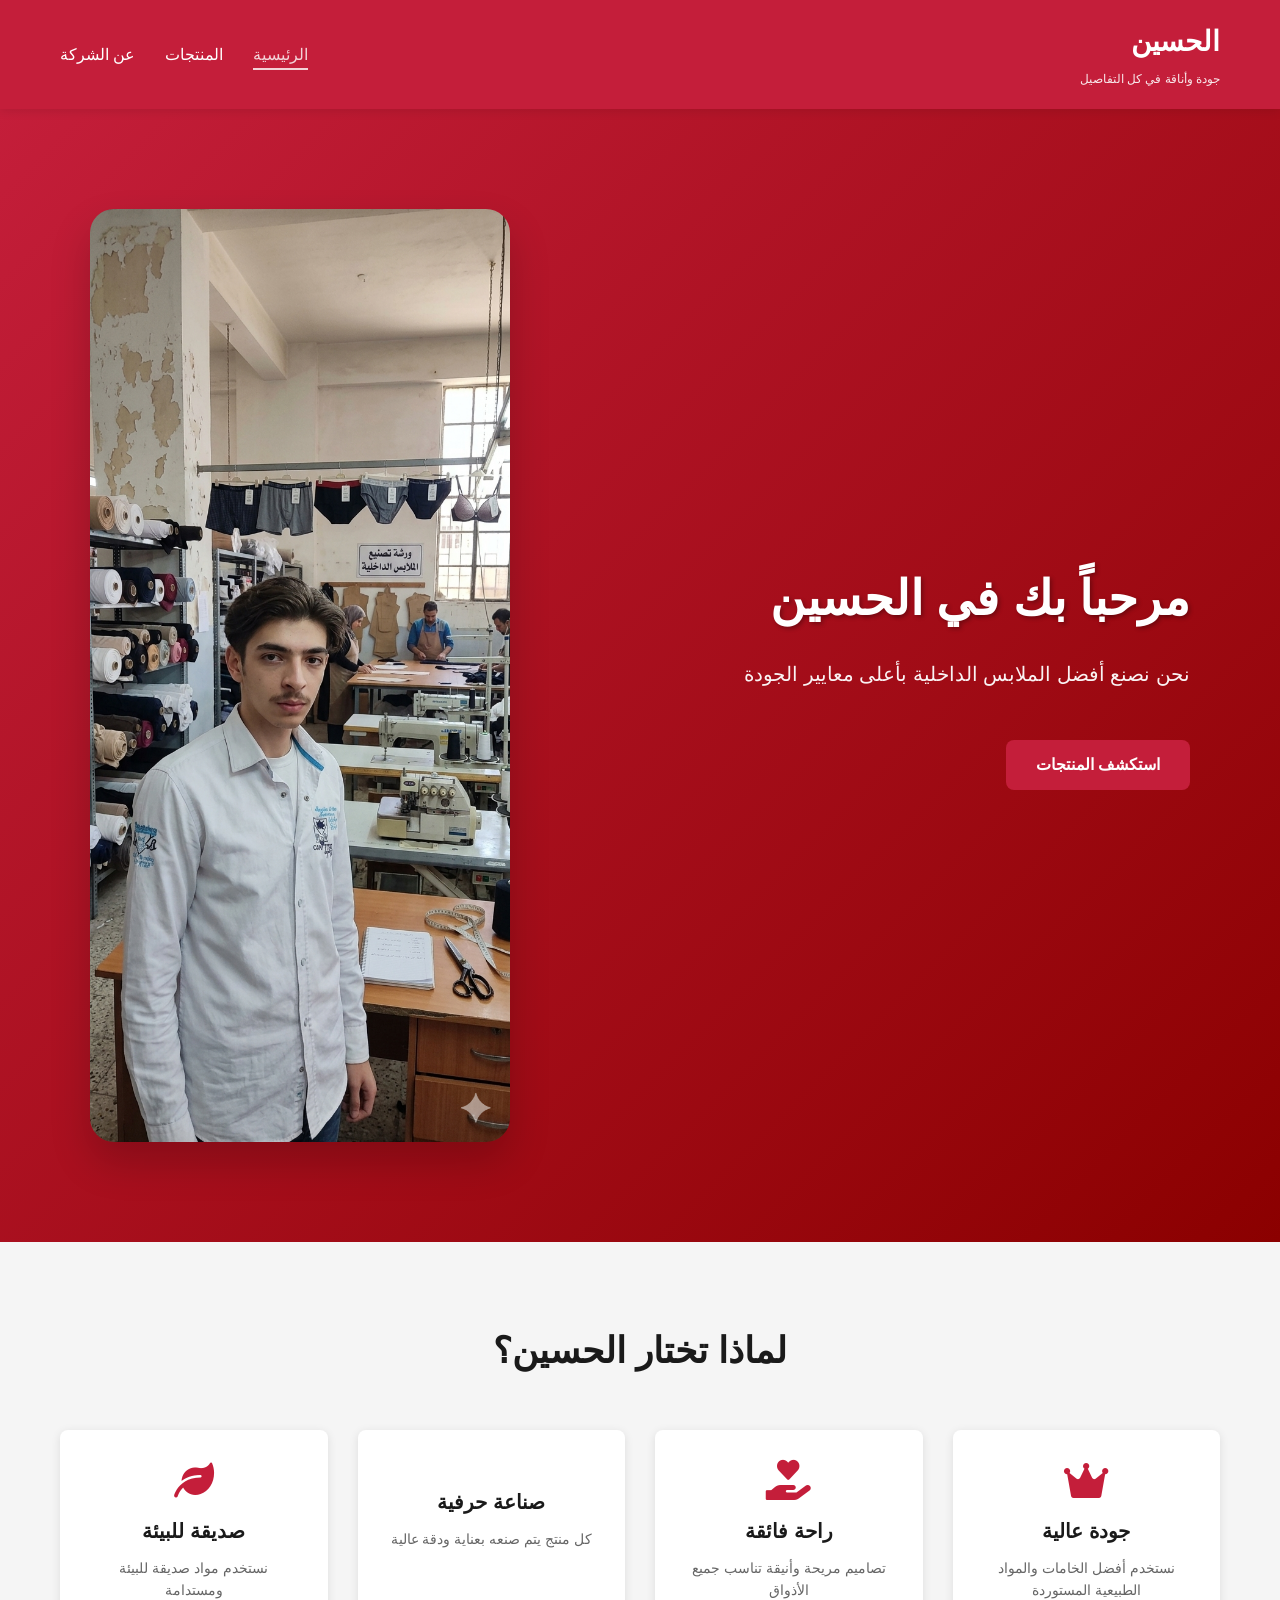
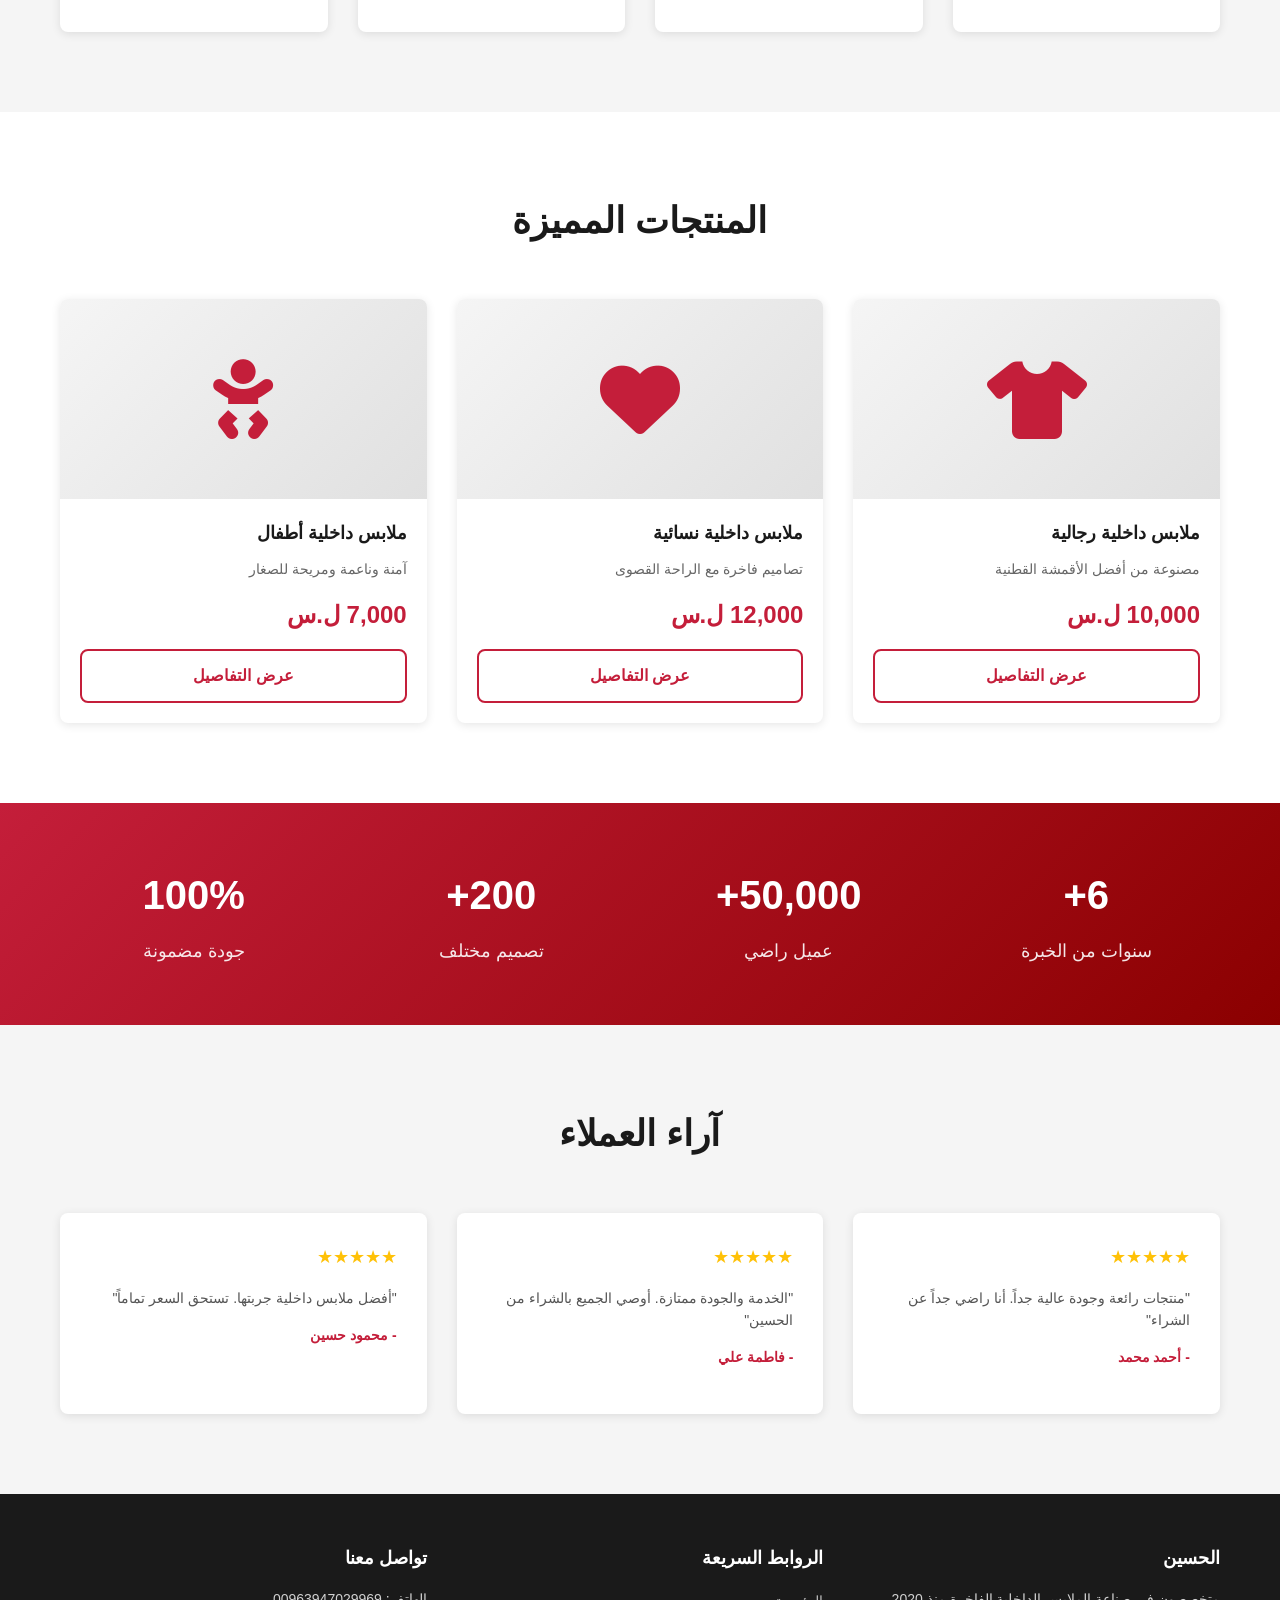
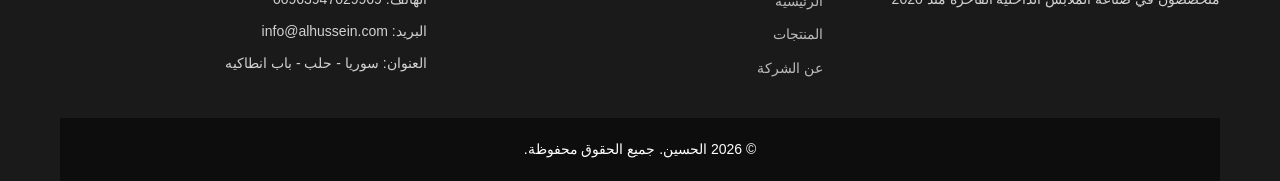
==== index.html @ e279736d "Initial website commit for alhussein" ====
<!DOCTYPE html>
<html lang="ar" dir="rtl">
<head>
    <meta charset="UTF-8">
    <meta name="viewport" content="width=device-width, initial-scale=1.0">
    <title>الحسين - صناعة الملابس الداخلية الفاخرة</title>
    <link rel="stylesheet" href="css/style.css">
    <link rel="stylesheet" href="https://cdnjs.cloudflare.com/ajax/libs/font-awesome/6.0.0/css/all.min.css">
</head>
<body>
    <!-- Navigation Bar -->
    <nav class="navbar">
        <div class="container">
            <div class="logo">
                <h1>الحسين</h1>
                <p class="tagline">جودة وأناقة في كل التفاصيل</p>
            </div>
            <ul class="nav-links">
                <li><a href="index.html" class="active">الرئيسية</a></li>
                <li><a href="products.html">المنتجات</a></li>
                <li><a href="about.html">عن الشركة</a></li>
            </ul>
        </div>
    </nav>

    <!-- Hero Section -->
    <section class="hero">
        <div class="hero-content">
            <div class="hero-text">
                <h2>مرحباً بك في الحسين</h2>
                <p>نحن نصنع أفضل الملابس الداخلية بأعلى معايير الجودة</p>
                <a href="products.html" class="btn btn-primary">استكشف المنتجات</a>
            </div>
            <div class="hero-image-wrapper">
                <img src="images/1779099041218.png" alt="الحسين" class="hero-image">
            </div>
        </div>
    </section>

    <!-- Features Section -->
    <section class="features">
        <div class="container">
            <h2>لماذا تختار الحسين؟</h2>
            <div class="features-grid">
                <div class="feature-card">
                    <i class="fas fa-crown"></i>
                    <h3>جودة عالية</h3>
                    <p>نستخدم أفضل الخامات والمواد الطبيعية المستوردة</p>
                </div>
                <div class="feature-card">
                    <i class="fas fa-hand-holding-heart"></i>
                    <h3>راحة فائقة</h3>
                    <p>تصاميم مريحة وأنيقة تناسب جميع الأذواق</p>
                </div>
                <div class="feature-card">
                    <i class="fas fa-factory"></i>
                    <h3>صناعة حرفية</h3>
                    <p>كل منتج يتم صنعه بعناية ودقة عالية</p>
                </div>
                <div class="feature-card">
                    <i class="fas fa-leaf"></i>
                    <h3>صديقة للبيئة</h3>
                    <p>نستخدم مواد صديقة للبيئة ومستدامة</p>
                </div>
            </div>
        </div>
    </section>

    <!-- Featured Products -->
    <section class="featured-products">
        <div class="container">
            <h2>المنتجات المميزة</h2>
            <div class="products-grid">
                <div class="product-card">
                    <div class="product-image">
                        <i class="fas fa-shirt"></i>
                    </div>
                    <h3>ملابس داخلية رجالية</h3>
                    <p>مصنوعة من أفضل الأقمشة القطنية</p>
                    <div class="price">10,000 ل.س</div>
                    <a href="products.html" class="btn btn-secondary">عرض التفاصيل</a>
                </div>
                <div class="product-card">
                    <div class="product-image">
                        <i class="fas fa-heart"></i>
                    </div>
                    <h3>ملابس داخلية نسائية</h3>
                    <p>تصاميم فاخرة مع الراحة القصوى</p>
                    <div class="price">12,000 ل.س</div>
                    <a href="products.html" class="btn btn-secondary">عرض التفاصيل</a>
                </div>
                <div class="product-card">
                    <div class="product-image">
                        <i class="fas fa-baby"></i>
                    </div>
                    <h3>ملابس داخلية أطفال</h3>
                    <p>آمنة وناعمة ومريحة للصغار</p>
                    <div class="price">7,000 ل.س</div>
                    <a href="products.html" class="btn btn-secondary">عرض التفاصيل</a>
                </div>
            </div>
        </div>
    </section>

    <!-- Statistics Section -->
    <section class="stats">
        <div class="container">
            <div class="stat">
                <h3>6+</h3>
                <p>سنوات من الخبرة</p>
            </div>
            <div class="stat">
                <h3>50,000+</h3>
                <p>عميل راضي</p>
            </div>
            <div class="stat">
                <h3>200+</h3>
                <p>تصميم مختلف</p>
            </div>
            <div class="stat">
                <h3>100%</h3>
                <p>جودة مضمونة</p>
            </div>
        </div>
    </section>

    <!-- Testimonials -->
    <section class="testimonials">
        <div class="container">
            <h2>آراء العملاء</h2>
            <div class="testimonials-grid">
                <div class="testimonial-card">
                    <div class="stars">★★★★★</div>
                    <p>"منتجات رائعة وجودة عالية جداً. أنا راضي جداً عن الشراء"</p>
                    <p class="author">- أحمد محمد</p>
                </div>
                <div class="testimonial-card">
                    <div class="stars">★★★★★</div>
                    <p>"الخدمة والجودة ممتازة. أوصي الجميع بالشراء من الحسين"</p>
                    <p class="author">- فاطمة علي</p>
                </div>
                <div class="testimonial-card">
                    <div class="stars">★★★★★</div>
                    <p>"أفضل ملابس داخلية جربتها. تستحق السعر تماماً"</p>
                    <p class="author">- محمود حسين</p>
                </div>
            </div>
        </div>
    </section>

    <!-- Footer -->
    <footer class="footer">
        <div class="container">
            <div class="footer-content">
                <div class="footer-section">
                    <h4>الحسين</h4>
                    <p>متخصصون في صناعة الملابس الداخلية الفاخرة منذ 2020</p>
                </div>
                <div class="footer-section">
                    <h4>الروابط السريعة</h4>
                    <ul>
                        <li><a href="index.html">الرئيسية</a></li>
                        <li><a href="products.html">المنتجات</a></li>
                        <li><a href="about.html">عن الشركة</a></li>
                    </ul>
                </div>
                <div class="footer-section">
                    <h4>تواصل معنا</h4>
                    <p>الهاتف: 00963947029969</p>
                    <p>البريد: info@alhussein.com</p>
                    <p>العنوان: سوريا - حلب - باب انطاكيه</p>
                </div>
            </div>
            <div class="footer-bottom">
                <p>&copy; 2026 الحسين. جميع الحقوق محفوظة.</p>
            </div>
        </div>
    </footer>

    <script src="js/main.js"></script>
</body>
</html>
---- css/style.css ----
/* ============================================
   Global Styles
   ============================================ */

* {
    margin: 0;
    padding: 0;
    box-sizing: border-box;
}

:root {
    --primary-color: #c41e3a;
    --secondary-color: #8b0000;
    --light-color: #f5f5f5;
    --dark-color: #1a1a1a;
    --border-radius: 8px;
    --box-shadow: 0 2px 10px rgba(0, 0, 0, 0.1);
}

body {
    font-family: 'Segoe UI', Tahoma, Geneva, Verdana, sans-serif;
    line-height: 1.6;
    color: #333;
    background-color: #fff;
}

.container {
    max-width: 1200px;
    margin: 0 auto;
    padding: 0 20px;
}

/* ============================================
   Navigation Bar
   ============================================ */

.navbar {
    background-color: var(--primary-color);
    color: white;
    padding: 20px 0;
    position: sticky;
    top: 0;
    z-index: 100;
    box-shadow: var(--box-shadow);
}

.navbar .container {
    display: flex;
    justify-content: space-between;
    align-items: center;
}

.logo {
    flex: 1;
}

.logo h1 {
    font-size: 28px;
    margin-bottom: 5px;
}

.logo .tagline {
    font-size: 12px;
    opacity: 0.9;
}

.nav-links {
    display: flex;
    list-style: none;
    gap: 30px;
}

.nav-links a {
    color: white;
    text-decoration: none;
    font-size: 16px;
    transition: opacity 0.3s;
    position: relative;
}

.nav-links a:hover,
.nav-links a.active {
    opacity: 0.8;
    border-bottom: 2px solid white;
    padding-bottom: 5px;
}

/* ============================================
   Buttons
   ============================================ */

.btn {
    padding: 12px 30px;
    border: none;
    border-radius: var(--border-radius);
    cursor: pointer;
    font-size: 16px;
    transition: all 0.3s;
    text-decoration: none;
    display: inline-block;
    font-weight: 600;
}

.btn-primary {
    background-color: var(--primary-color);
    color: white;
}

.btn-primary:hover {
    background-color: var(--secondary-color);
    transform: translateY(-2px);
    box-shadow: 0 5px 15px rgba(196, 30, 58, 0.3);
}

.btn-secondary {
    background-color: transparent;
    color: var(--primary-color);
    border: 2px solid var(--primary-color);
}

.btn-secondary:hover {
    background-color: var(--primary-color);
    color: white;
}

/* ============================================
   Hero Section
   ============================================ */

.hero {
    background: linear-gradient(135deg, var(--primary-color), var(--secondary-color));
    color: white;
    padding: 100px 0;
    min-height: 500px;
    display: flex;
    align-items: center;
    justify-content: center;
}

.hero-content {
    display: flex;
    align-items: center;
    justify-content: space-between;
    gap: 40px;
    width: 100%;
    max-width: 1100px;
}

.hero-text {
    max-width: 540px;
}

.hero-content h2 {
    font-size: 48px;
    margin-bottom: 20px;
    text-shadow: 2px 2px 4px rgba(0, 0, 0, 0.3);
}

.hero-content p {
    font-size: 20px;
    margin-bottom: 30px;
    opacity: 0.95;
}

.hero-image-wrapper {
    max-width: 420px;
    width: 100%;
}

.hero-image {
    width: 100%;
    height: auto;
    border-radius: 24px;
    display: block;
    box-shadow: 0 20px 40px rgba(0, 0, 0, 0.2);
}

.hero-content .btn {
    margin-top: 20px;
}

@media (max-width: 900px) {
    .hero-content {
        flex-direction: column;
        text-align: center;
    }

    .hero-text {
        max-width: 100%;
    }

    .hero-image-wrapper {
        max-width: 100%;
    }
}

/* ============================================
   Page Header
   ============================================ */

.page-header {
    background: linear-gradient(135deg, var(--primary-color), var(--secondary-color));
    color: white;
    padding: 60px 0;
    text-align: center;
}

.page-header h1 {
    font-size: 40px;
    margin-bottom: 10px;
}

.page-header p {
    font-size: 18px;
    opacity: 0.9;
}

/* ============================================
   Features Section
   ============================================ */

.features {
    padding: 80px 0;
    background-color: var(--light-color);
}

.features h2 {
    text-align: center;
    font-size: 36px;
    margin-bottom: 50px;
    color: var(--dark-color);
}

.features-grid {
    display: grid;
    grid-template-columns: repeat(auto-fit, minmax(250px, 1fr));
    gap: 30px;
}

.feature-card {
    background: white;
    padding: 30px;
    border-radius: var(--border-radius);
    text-align: center;
    box-shadow: var(--box-shadow);
    transition: transform 0.3s, box-shadow 0.3s;
}

.feature-card:hover {
    transform: translateY(-10px);
    box-shadow: 0 10px 25px rgba(0, 0, 0, 0.15);
}

.feature-card i {
    font-size: 40px;
    color: var(--primary-color);
    margin-bottom: 15px;
}

.feature-card h3 {
    font-size: 20px;
    margin-bottom: 10px;
    color: var(--dark-color);
}

.feature-card p {
    color: #666;
    font-size: 14px;
}

/* ============================================
   Products Grid
   ============================================ */

.featured-products,
.products-section {
    padding: 80px 0;
}

.featured-products h2,
.products-section h2 {
    text-align: center;
    font-size: 36px;
    margin-bottom: 50px;
    color: var(--dark-color);
}

.products-grid {
    display: grid;
    grid-template-columns: repeat(auto-fit, minmax(280px, 1fr));
    gap: 30px;
}

.products-grid.large {
    grid-template-columns: repeat(auto-fit, minmax(300px, 1fr));
}

.product-card {
    background: white;
    border-radius: var(--border-radius);
    overflow: hidden;
    box-shadow: var(--box-shadow);
    transition: transform 0.3s, box-shadow 0.3s;
}

.product-card:hover {
    transform: translateY(-10px);
    box-shadow: 0 10px 25px rgba(0, 0, 0, 0.15);
}

.product-image {
    background: linear-gradient(135deg, var(--light-color), #e0e0e0);
    height: 200px;
    display: flex;
    align-items: center;
    justify-content: center;
    font-size: 80px;
    color: var(--primary-color);
}

.product-card h3 {
    padding: 20px 20px 10px;
    font-size: 18px;
    color: var(--dark-color);
}

.product-card p {
    padding: 0 20px;
    color: #666;
    font-size: 14px;
}

.product-details {
    padding: 10px 20px;
    font-size: 12px;
    color: #888;
}

.price {
    padding: 15px 20px;
    font-size: 24px;
    color: var(--primary-color);
    font-weight: bold;
}

.product-card .btn {
    width: calc(100% - 40px);
    margin: 0 20px 20px;
    text-align: center;
}

/* ============================================
   Statistics Section
   ============================================ */

.stats {
    background: linear-gradient(135deg, var(--primary-color), var(--secondary-color));
    color: white;
    padding: 60px 0;
}

.stats .container {
    display: grid;
    grid-template-columns: repeat(auto-fit, minmax(200px, 1fr));
    gap: 30px;
    text-align: center;
}

.stat h3 {
    font-size: 40px;
    margin-bottom: 10px;
}

.stat p {
    font-size: 18px;
    opacity: 0.9;
}

/* ============================================
   Testimonials Section
   ============================================ */

.testimonials {
    padding: 80px 0;
    background-color: var(--light-color);
}

.testimonials h2 {
    text-align: center;
    font-size: 36px;
    margin-bottom: 50px;
    color: var(--dark-color);
}

.testimonials-grid {
    display: grid;
    grid-template-columns: repeat(auto-fit, minmax(300px, 1fr));
    gap: 30px;
}

.testimonial-card {
    background: white;
    padding: 30px;
    border-radius: var(--border-radius);
    box-shadow: var(--box-shadow);
}

.stars {
    color: #ffc107;
    font-size: 18px;
    margin-bottom: 15px;
}

.testimonial-card p {
    margin-bottom: 15px;
    color: #555;
    font-size: 14px;
}

.testimonial-card .author {
    color: var(--primary-color);
    font-weight: bold;
    font-size: 14px;
}

/* ============================================
   Footer
   ============================================ */

.footer {
    background-color: var(--dark-color);
    color: white;
    padding: 50px 0 0;
}

.footer-content {
    display: grid;
    grid-template-columns: repeat(auto-fit, minmax(250px, 1fr));
    gap: 30px;
    margin-bottom: 30px;
}

.footer-section h4 {
    margin-bottom: 15px;
    font-size: 18px;
}

.footer-section p {
    margin-bottom: 10px;
    opacity: 0.8;
    font-size: 14px;
}

.footer-section ul {
    list-style: none;
}

.footer-section ul li {
    margin-bottom: 8px;
}

.footer-section ul li a {
    color: #bbb;
    text-decoration: none;
    transition: color 0.3s;
    font-size: 14px;
}

.footer-section ul li a:hover {
    color: white;
}

.social-links {
    display: flex;
    gap: 15px;
}

.social-links a {
    color: white;
    font-size: 20px;
    transition: color 0.3s;
}

.social-links a:hover {
    color: var(--primary-color);
}

.footer-bottom {
    background-color: rgba(0, 0, 0, 0.5);
    padding: 20px 0;
    text-align: center;
    font-size: 14px;
}

/* ============================================
   About Section
   ============================================ */

.about-section {
    padding: 80px 0;
}

.about-content {
    display: grid;
    grid-template-columns: 1fr 1fr;
    gap: 50px;
    align-items: center;
}

.about-text h2 {
    font-size: 32px;
    margin-bottom: 20px;
    color: var(--dark-color);
}

.about-text p {
    margin-bottom: 15px;
    line-height: 1.8;
    color: #555;
}

.about-image {
    font-size: 200px;
    color: var(--primary-color);
    opacity: 0.3;
    text-align: center;
}

/* ============================================
   Mission & Vision Section
   ============================================ */

.mission-vision {
    display: grid;
    grid-template-columns: repeat(auto-fit, minmax(300px, 1fr));
    gap: 30px;
    padding: 60px 0;
    background-color: var(--light-color);
}

.mission,
.vision,
.values {
    text-align: center;
    padding: 30px;
    background: white;
    border-radius: var(--border-radius);
    box-shadow: var(--box-shadow);
}

.mission i,
.vision i,
.values i {
    font-size: 50px;
    color: var(--primary-color);
    margin-bottom: 15px;
}

.mission h3,
.vision h3,
.values h3 {
    font-size: 22px;
    margin-bottom: 10px;
    color: var(--dark-color);
}

/* ============================================
   Why Choose Section
   ============================================ */

.why-choose {
    padding: 80px 0;
}

.why-choose h2 {
    text-align: center;
    font-size: 36px;
    margin-bottom: 50px;
    color: var(--dark-color);
}

.reasons-grid {
    display: grid;
    grid-template-columns: repeat(auto-fit, minmax(280px, 1fr));
    gap: 30px;
}

.reason {
    text-align: center;
    padding: 30px;
    background-color: var(--light-color);
    border-radius: var(--border-radius);
    transition: transform 0.3s;
}

.reason:hover {
    transform: translateY(-5px);
}

.reason i {
    font-size: 40px;
    color: var(--primary-color);
    margin-bottom: 15px;
}

.reason h3 {
    font-size: 20px;
    margin-bottom: 10px;
    color: var(--dark-color);
}

.reason p {
    color: #666;
    font-size: 14px;
}

/* ============================================
   Timeline Section
   ============================================ */

.timeline {
    padding: 80px 0;
    background-color: var(--light-color);
}

.timeline h2 {
    text-align: center;
    font-size: 36px;
    margin-bottom: 50px;
    color: var(--dark-color);
}

.timeline-content {
    display: grid;
    grid-template-columns: repeat(auto-fit, minmax(200px, 1fr));
    gap: 20px;
}

.timeline-item {
    background: white;
    padding: 30px;
    text-align: center;
    border-radius: var(--border-radius);
    box-shadow: var(--box-shadow);
    border-top: 4px solid var(--primary-color);
}

.timeline-item h3 {
    font-size: 24px;
    color: var(--primary-color);
    margin-bottom: 10px;
    font-weight: bold;
}

.timeline-item p {
    color: #555;
    font-size: 14px;
}

/* ============================================
   Team Section
   ============================================ */

.team {
    padding: 80px 0;
}

.team h2 {
    text-align: center;
    font-size: 36px;
    margin-bottom: 50px;
    color: var(--dark-color);
}

.team-grid {
    display: grid;
    grid-template-columns: repeat(auto-fit, minmax(250px, 1fr));
    gap: 30px;
}

.team-member {
    text-align: center;
    padding: 30px;
    background-color: var(--light-color);
    border-radius: var(--border-radius);
    transition: transform 0.3s;
}

.team-member:hover {
    transform: translateY(-5px);
}

.team-member i {
    font-size: 60px;
    color: var(--primary-color);
    margin-bottom: 15px;
}

.team-member h3 {
    font-size: 20px;
    color: var(--dark-color);
    margin-bottom: 5px;
}

.team-member p {
    color: var(--primary-color);
    font-weight: bold;
    margin-bottom: 10px;
}

.team-member .description {
    color: #666;
    font-size: 14px;
    font-weight: normal;
}

/* ============================================
   Contact Section
   ============================================ */

.contact-section {
    padding: 80px 0;
}

.contact-content {
    display: grid;
    grid-template-columns: 1fr 1fr;
    gap: 50px;
}

.contact-form-wrapper h2,
.contact-info-wrapper h2 {
    font-size: 28px;
    margin-bottom: 30px;
    color: var(--dark-color);
}

/* Contact Form */

.contact-form {
    display: flex;
    flex-direction: column;
    gap: 20px;
}

.form-group {
    display: flex;
    flex-direction: column;
}

.form-group label {
    margin-bottom: 8px;
    font-weight: 600;
    color: var(--dark-color);
}

.form-group input,
.form-group select,
.form-group textarea {
    padding: 12px;
    border: 1px solid #ddd;
    border-radius: var(--border-radius);
    font-size: 14px;
    font-family: inherit;
    transition: border-color 0.3s;
}

.form-group input:focus,
.form-group select:focus,
.form-group textarea:focus {
    outline: none;
    border-color: var(--primary-color);
}

.form-message {
    padding: 15px;
    margin-top: 10px;
    border-radius: var(--border-radius);
    display: none;
}

.form-message.success {
    display: block;
    background-color: #d4edda;
    color: #155724;
    border: 1px solid #c3e6cb;
}

.form-message.error {
    display: block;
    background-color: #f8d7da;
    color: #721c24;
    border: 1px solid #f5c6cb;
}

/* Contact Info */

.contact-info {
    display: flex;
    gap: 20px;
    margin-bottom: 25px;
    padding-bottom: 25px;
    border-bottom: 1px solid #eee;
}

.contact-info i {
    font-size: 30px;
    color: var(--primary-color);
    min-width: 40px;
}

.contact-info h4 {
    font-size: 18px;
    margin-bottom: 5px;
    color: var(--dark-color);
}

.contact-info p {
    color: #666;
    font-size: 14px;
    margin-bottom: 3px;
}

.social-section h4 {
    font-size: 18px;
    margin-bottom: 15px;
    color: var(--dark-color);
}

.social-links-large {
    display: flex;
    flex-direction: column;
    gap: 10px;
}

.social-links-large a {
    display: flex;
    align-items: center;
    gap: 10px;
    padding: 12px;
    background-color: var(--light-color);
    color: var(--primary-color);
    text-decoration: none;
    border-radius: var(--border-radius);
    transition: all 0.3s;
    font-weight: 600;
}

.social-links-large a:hover {
    background-color: var(--primary-color);
    color: white;
}

.social-links-large a i {
    font-size: 20px;
}

/* ============================================
   Filter Section
   ============================================ */

.filter-section {
    margin-bottom: 40px;
    display: flex;
    gap: 15px;
    align-items: center;
}

.filter-section label {
    font-weight: 600;
    color: var(--dark-color);
}

.filter-section select {
    padding: 10px 15px;
    border: 1px solid #ddd;
    border-radius: var(--border-radius);
    font-size: 14px;
    cursor: pointer;
}

/* ============================================
   Newsletter Section
   ============================================ */

.newsletter {
    background: linear-gradient(135deg, var(--primary-color), var(--secondary-color));
    color: white;
    padding: 60px 0;
    text-align: center;
}

.newsletter h2 {
    font-size: 32px;
    margin-bottom: 10px;
}

.newsletter p {
    font-size: 16px;
    margin-bottom: 30px;
    opacity: 0.9;
}

.newsletter-form {
    display: flex;
    gap: 10px;
    max-width: 500px;
    margin: 0 auto;
    flex-wrap: wrap;
    justify-content: center;
}

.newsletter-form input {
    flex: 1;
    min-width: 200px;
    padding: 12px 20px;
    border: none;
    border-radius: var(--border-radius);
    font-size: 14px;
}

/* ============================================
   FAQ Section
   ============================================ */

.faq {
    padding: 80px 0;
    background-color: var(--light-color);
}

.faq h2 {
    text-align: center;
    font-size: 36px;
    margin-bottom: 50px;
    color: var(--dark-color);
}

.faq-items {
    max-width: 800px;
    margin: 0 auto;
}

.faq-item {
    background: white;
    margin-bottom: 20px;
    border-radius: var(--border-radius);
    overflow: hidden;
    box-shadow: var(--box-shadow);
}

.faq-question {
    padding: 20px;
    background-color: #f9f9f9;
    cursor: pointer;
    display: flex;
    align-items: center;
    gap: 15px;
    transition: background-color 0.3s;
    font-size: 18px;
    color: var(--dark-color);
}

.faq-question:hover {
    background-color: #f0f0f0;
}

.faq-question i {
    transition: transform 0.3s;
    min-width: 20px;
}

.faq-question.active i {
    transform: rotate(180deg);
}

.faq-answer {
    padding: 20px;
    color: #666;
    font-size: 14px;
    display: none;
    line-height: 1.8;
}

.faq-answer.active {
    display: block;
}

/* ============================================
   Responsive Design
   ============================================ */

@media (max-width: 768px) {
    .nav-links {
        flex-direction: column;
        gap: 15px;
    }

    .navbar .container {
        flex-direction: column;
        text-align: center;
    }

    .hero-content h2 {
        font-size: 32px;
    }

    .hero-content p {
        font-size: 16px;
    }

    .about-content,
    .contact-content {
        grid-template-columns: 1fr;
    }

    .products-grid,
    .products-grid.large {
        grid-template-columns: repeat(auto-fit, minmax(200px, 1fr));
    }

    .page-header h1 {
        font-size: 28px;
    }

    .newsletter-form {
        flex-direction: column;
    }

    .newsletter-form input,
    .newsletter-form button {
        width: 100%;
    }

    .filter-section {
        flex-direction: column;
        align-items: flex-start;
    }
}

@media (max-width: 480px) {
    .logo h1 {
        font-size: 20px;
    }

    .logo .tagline {
        font-size: 10px;
    }

    .hero-content h2 {
        font-size: 24px;
    }

    .features-grid,
    .reasons-grid,
    .team-grid {
        grid-template-columns: 1fr;
    }

    .stats .container {
        grid-template-columns: repeat(2, 1fr);
    }

    .footer-content {
        grid-template-columns: 1fr;
    }
}
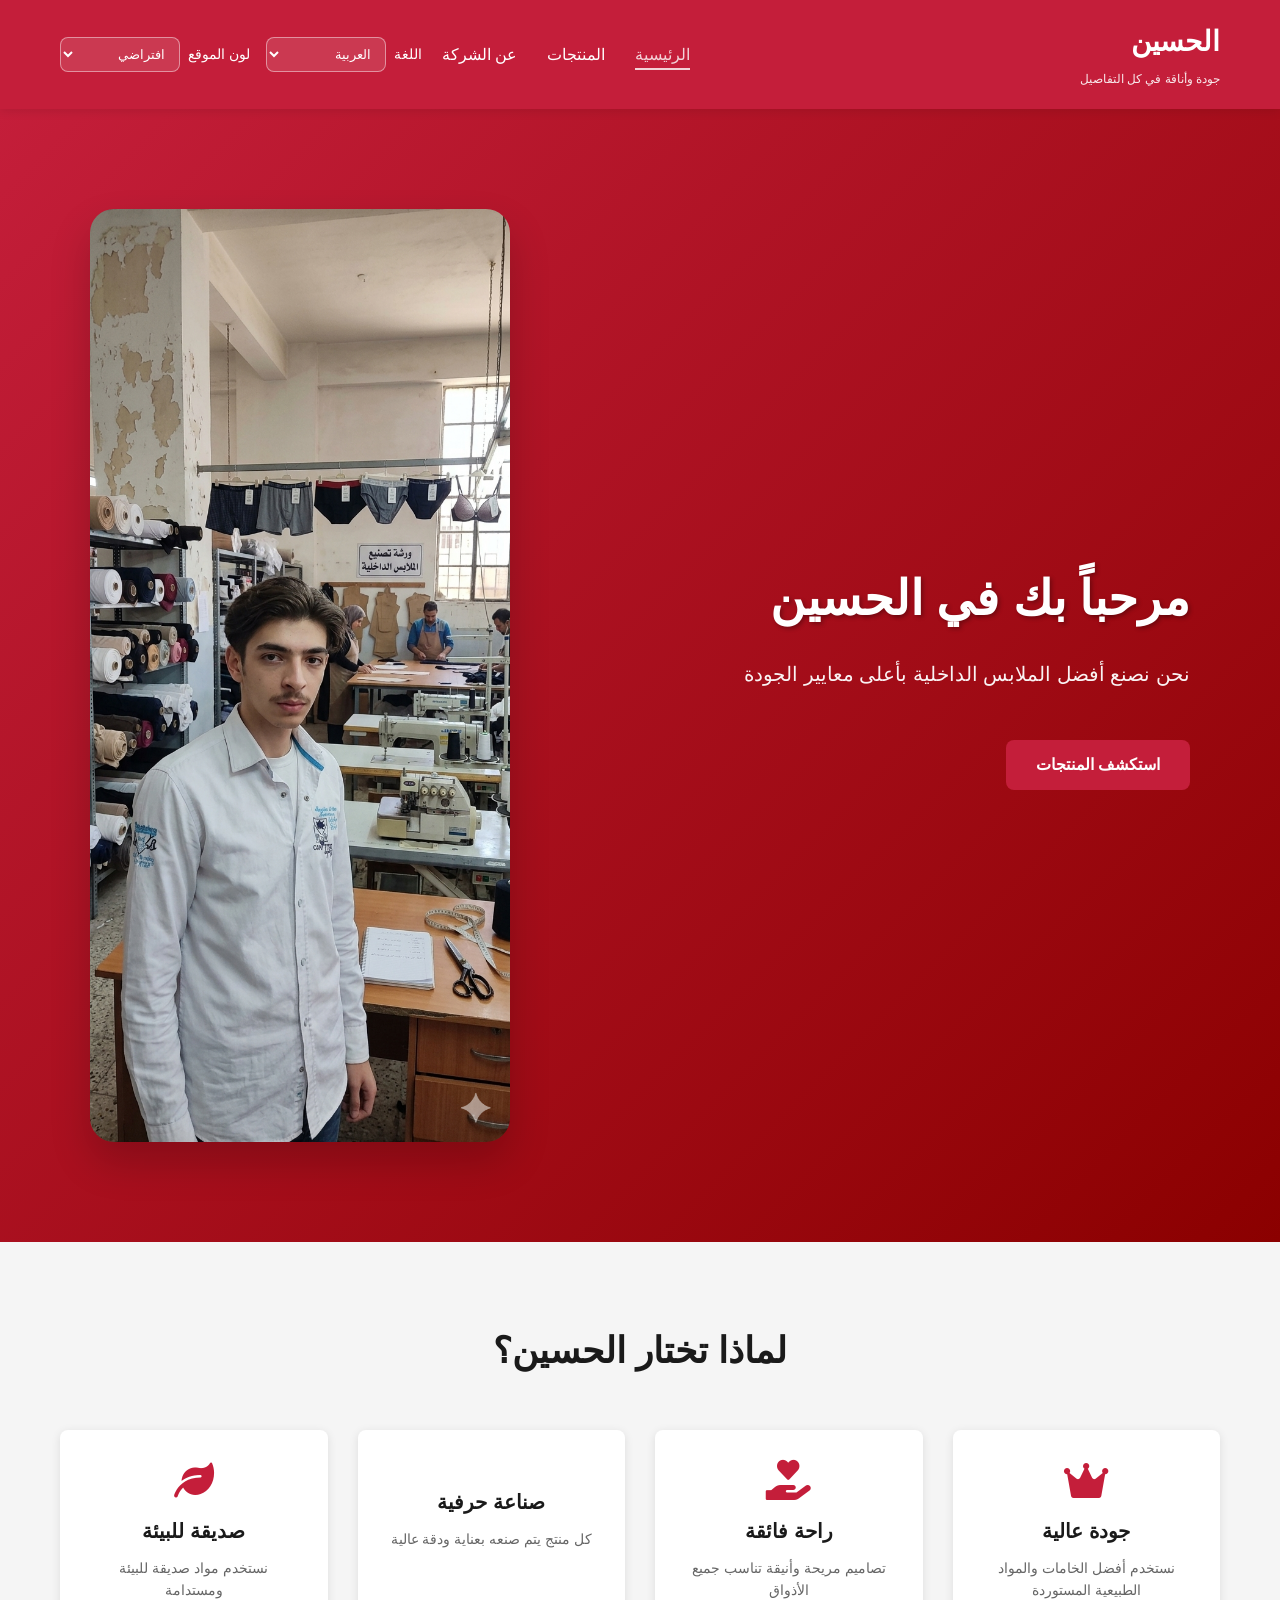
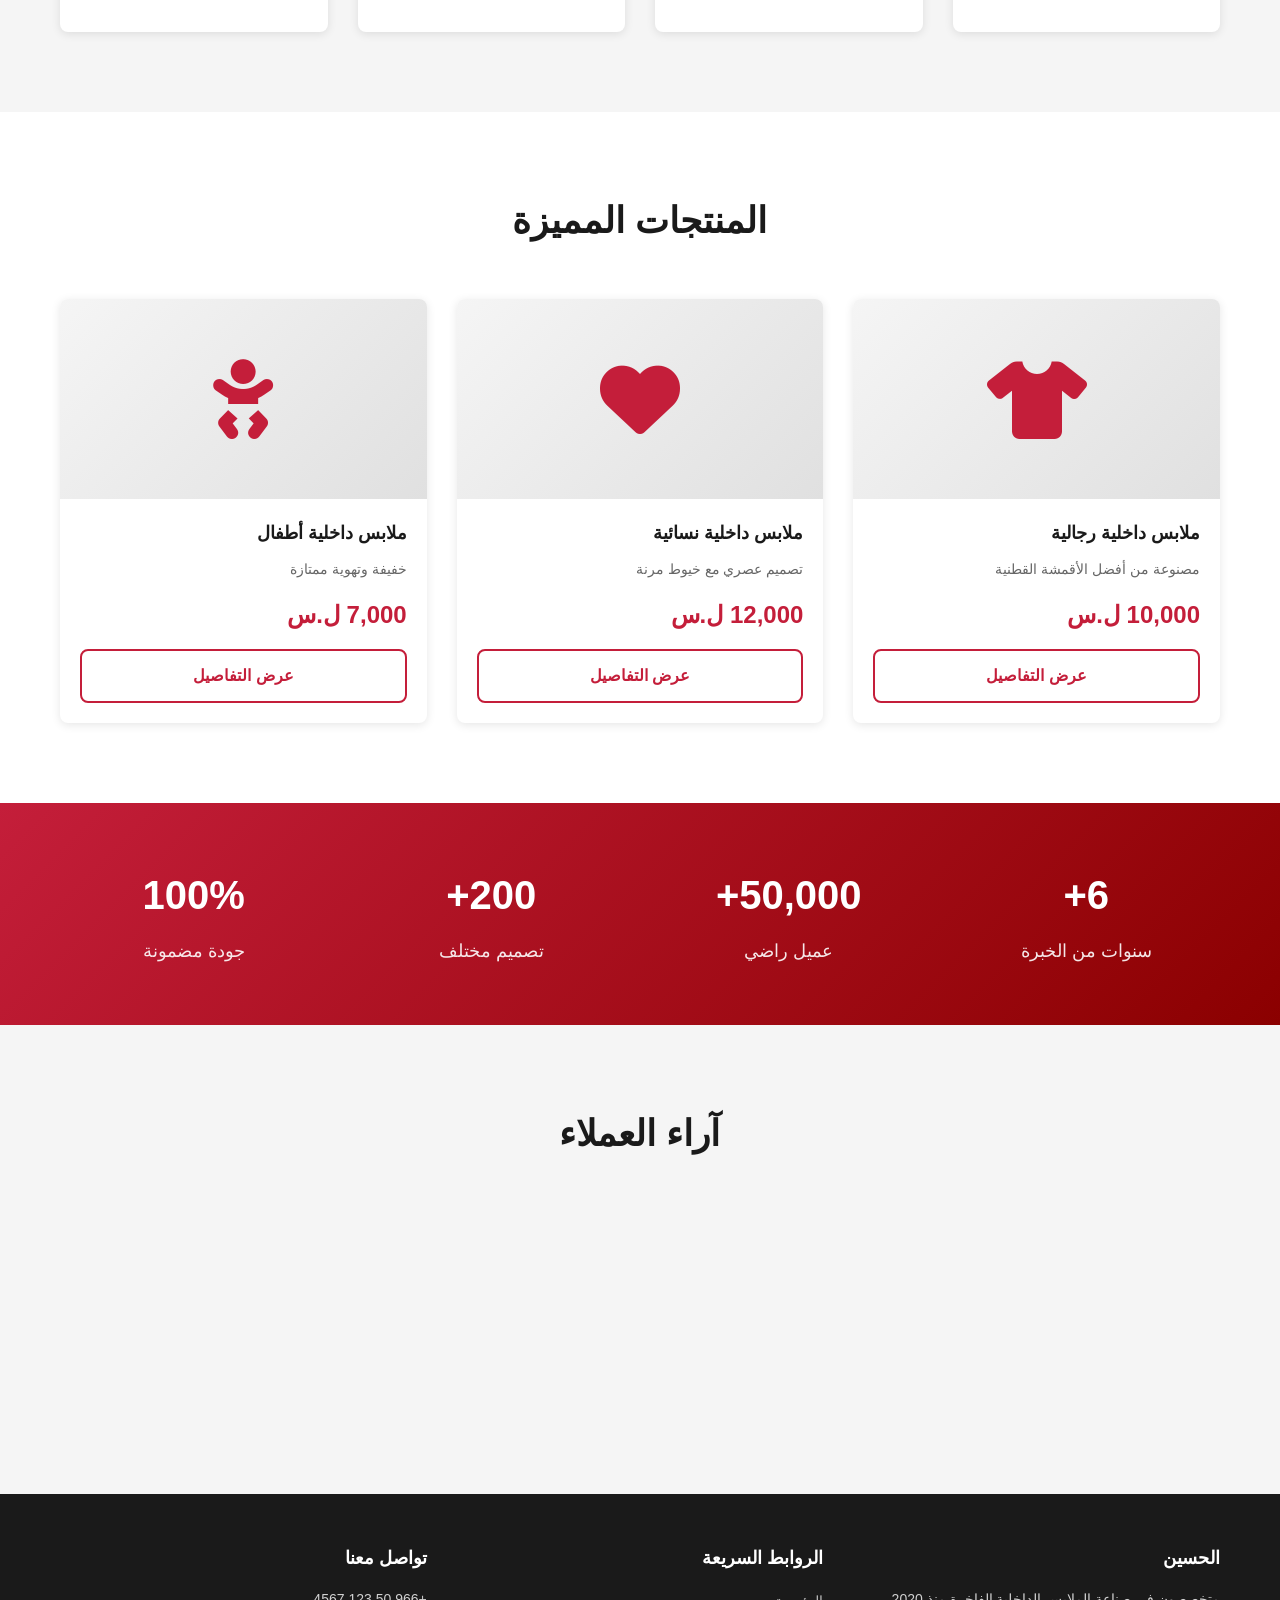
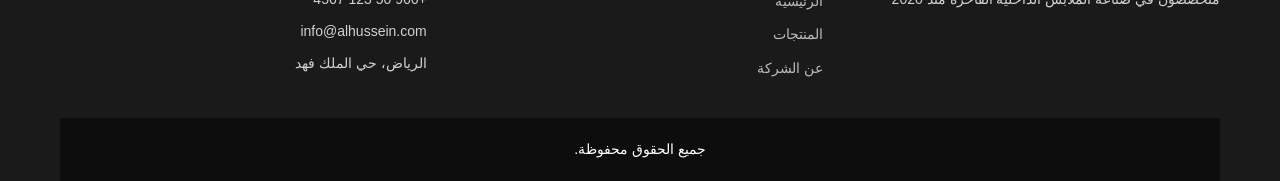
==== commit 05d5b097: "تحديث الموقع وتحسين المحتوى والتصميم ووظائف النشر" ====
--- a/index.html
+++ b/index.html
@@ -3,7 +3,7 @@
 <head>
     <meta charset="UTF-8">
     <meta name="viewport" content="width=device-width, initial-scale=1.0">
-    <title>الحسين - صناعة الملابس الداخلية الفاخرة</title>
+    <title data-i18n-title="pageTitleHome">الحسين - صناعة الملابس الداخلية الفاخرة</title>
     <link rel="stylesheet" href="css/style.css">
     <link rel="stylesheet" href="https://cdnjs.cloudflare.com/ajax/libs/font-awesome/6.0.0/css/all.min.css">
 </head>
@@ -12,14 +12,34 @@
     <nav class="navbar">
         <div class="container">
             <div class="logo">
-                <h1>الحسين</h1>
-                <p class="tagline">جودة وأناقة في كل التفاصيل</p>
-            </div>
-            <ul class="nav-links">
-                <li><a href="index.html" class="active">الرئيسية</a></li>
-                <li><a href="products.html">المنتجات</a></li>
-                <li><a href="about.html">عن الشركة</a></li>
-            </ul>
+                <h1 data-i18n="brandName">الحسين</h1>
+                <p class="tagline" data-i18n="brandTagline">جودة وأناقة في كل التفاصيل</p>
+            </div>
+            <div class="nav-actions">
+                <ul class="nav-links">
+                    <li><a href="index.html" class="active" data-i18n="homeText">الرئيسية</a></li>
+                    <li><a href="products.html" data-i18n="productsText">المنتجات</a></li>
+                    <li><a href="about.html" data-i18n="aboutText">عن الشركة</a></li>
+                </ul>
+                <div class="settings-panel">
+                    <div class="setting">
+                        <label for="language-switcher" data-i18n="languageLabel">اللغة</label>
+                        <select id="language-switcher">
+                            <option value="ar" data-i18n="langAr">العربية</option>
+                            <option value="en" data-i18n="langEn">English</option>
+                        </select>
+                    </div>
+                    <div class="setting">
+                        <label for="theme-switcher" data-i18n="themeLabel">لون الموقع</label>
+                        <select id="theme-switcher">
+                            <option value="default" data-i18n="defaultTheme">افتراضي</option>
+                            <option value="blue" data-i18n="blueTheme">أزرق</option>
+                            <option value="green" data-i18n="greenTheme">أخضر</option>
+                            <option value="warm" data-i18n="warmTheme">دافئ</option>
+                        </select>
+                    </div>
+                </div>
+            </div>
         </div>
     </nav>
 
@@ -27,9 +47,9 @@
     <section class="hero">
         <div class="hero-content">
             <div class="hero-text">
-                <h2>مرحباً بك في الحسين</h2>
-                <p>نحن نصنع أفضل الملابس الداخلية بأعلى معايير الجودة</p>
-                <a href="products.html" class="btn btn-primary">استكشف المنتجات</a>
+                <h2 data-i18n="heroHeading">مرحباً بك في الحسين</h2>
+                <p data-i18n="heroText">نحن نصنع أفضل الملابس الداخلية بأعلى معايير الجودة</p>
+                <a href="products.html" class="btn btn-primary" data-i18n="heroButton">استكشف المنتجات</a>
             </div>
             <div class="hero-image-wrapper">
                 <img src="images/1779099041218.png" alt="الحسين" class="hero-image">
@@ -40,27 +60,27 @@
     <!-- Features Section -->
     <section class="features">
         <div class="container">
-            <h2>لماذا تختار الحسين؟</h2>
+            <h2 data-i18n="featuresTitle">لماذا تختار الحسين؟</h2>
             <div class="features-grid">
                 <div class="feature-card">
                     <i class="fas fa-crown"></i>
-                    <h3>جودة عالية</h3>
-                    <p>نستخدم أفضل الخامات والمواد الطبيعية المستوردة</p>
+                    <h3 data-i18n="feature1Title">جودة عالية</h3>
+                    <p data-i18n="feature1Text">نستخدم أفضل الخامات والمواد الطبيعية المستوردة</p>
                 </div>
                 <div class="feature-card">
                     <i class="fas fa-hand-holding-heart"></i>
-                    <h3>راحة فائقة</h3>
-                    <p>تصاميم مريحة وأنيقة تناسب جميع الأذواق</p>
+                    <h3 data-i18n="feature2Title">راحة فائقة</h3>
+                    <p data-i18n="feature2Text">تصاميم مريحة وأنيقة تناسب جميع الأذواق</p>
                 </div>
                 <div class="feature-card">
                     <i class="fas fa-factory"></i>
-                    <h3>صناعة حرفية</h3>
-                    <p>كل منتج يتم صنعه بعناية ودقة عالية</p>
+                    <h3 data-i18n="feature3Title">صناعة حرفية</h3>
+                    <p data-i18n="feature3Text">كل منتج يتم صنعه بعناية ودقة عالية</p>
                 </div>
                 <div class="feature-card">
                     <i class="fas fa-leaf"></i>
-                    <h3>صديقة للبيئة</h3>
-                    <p>نستخدم مواد صديقة للبيئة ومستدامة</p>
+                    <h3 data-i18n="feature4Title">صديقة للبيئة</h3>
+                    <p data-i18n="feature4Text">نستخدم مواد صديقة للبيئة ومستدامة</p>
                 </div>
             </div>
         </div>
@@ -69,34 +89,34 @@
     <!-- Featured Products -->
     <section class="featured-products">
         <div class="container">
-            <h2>المنتجات المميزة</h2>
+            <h2 data-i18n="featuredProductsTitle">المنتجات المميزة</h2>
             <div class="products-grid">
                 <div class="product-card">
                     <div class="product-image">
                         <i class="fas fa-shirt"></i>
                     </div>
-                    <h3>ملابس داخلية رجالية</h3>
-                    <p>مصنوعة من أفضل الأقمشة القطنية</p>
+                    <h3 data-i18n="productCardTitleMen">ملابس داخلية رجالية</h3>
+                    <p data-i18n="productDetailsClassic">مصنوعة من أفضل الأقمشة القطنية</p>
                     <div class="price">10,000 ل.س</div>
-                    <a href="products.html" class="btn btn-secondary">عرض التفاصيل</a>
+                    <a href="products.html" class="btn btn-secondary" data-i18n="detailsButton">عرض التفاصيل</a>
                 </div>
                 <div class="product-card">
                     <div class="product-image">
                         <i class="fas fa-heart"></i>
                     </div>
-                    <h3>ملابس داخلية نسائية</h3>
-                    <p>تصاميم فاخرة مع الراحة القصوى</p>
+                    <h3 data-i18n="productCardTitleWomen">ملابس داخلية نسائية</h3>
+                    <p data-i18n="productDetailsLuxury">تصاميم فاخرة مع الراحة القصوى</p>
                     <div class="price">12,000 ل.س</div>
-                    <a href="products.html" class="btn btn-secondary">عرض التفاصيل</a>
+                    <a href="products.html" class="btn btn-secondary" data-i18n="detailsButton">عرض التفاصيل</a>
                 </div>
                 <div class="product-card">
                     <div class="product-image">
                         <i class="fas fa-baby"></i>
                     </div>
-                    <h3>ملابس داخلية أطفال</h3>
-                    <p>آمنة وناعمة ومريحة للصغار</p>
+                    <h3 data-i18n="productCardTitleKids">ملابس داخلية أطفال</h3>
+                    <p data-i18n="productDetailsSport">آمنة وناعمة ومريحة للصغار</p>
                     <div class="price">7,000 ل.س</div>
-                    <a href="products.html" class="btn btn-secondary">عرض التفاصيل</a>
+                    <a href="products.html" class="btn btn-secondary" data-i18n="detailsButton">عرض التفاصيل</a>
                 </div>
             </div>
         </div>
@@ -127,22 +147,22 @@
     <!-- Testimonials -->
     <section class="testimonials">
         <div class="container">
-            <h2>آراء العملاء</h2>
+            <h2 data-i18n="testimonialsTitle">آراء العملاء</h2>
             <div class="testimonials-grid">
                 <div class="testimonial-card">
                     <div class="stars">★★★★★</div>
-                    <p>"منتجات رائعة وجودة عالية جداً. أنا راضي جداً عن الشراء"</p>
-                    <p class="author">- أحمد محمد</p>
+                    <p data-i18n="testimonialText1">"منتجات رائعة وجودة عالية جداً. أنا راضي جداً عن الشراء"</p>
+                    <p class="author" data-i18n="testimonialAuthor1">- أحمد محمد</p>
                 </div>
                 <div class="testimonial-card">
                     <div class="stars">★★★★★</div>
-                    <p>"الخدمة والجودة ممتازة. أوصي الجميع بالشراء من الحسين"</p>
-                    <p class="author">- فاطمة علي</p>
+                    <p data-i18n="testimonialText2">"الخدمة والجودة ممتازة. أوصي الجميع بالشراء من الحسين"</p>
+                    <p class="author" data-i18n="testimonialAuthor2">- فاطمة علي</p>
                 </div>
                 <div class="testimonial-card">
                     <div class="stars">★★★★★</div>
-                    <p>"أفضل ملابس داخلية جربتها. تستحق السعر تماماً"</p>
-                    <p class="author">- محمود حسين</p>
+                    <p data-i18n="testimonialText3">"أفضل ملابس داخلية جربتها. تستحق السعر تماماً"</p>
+                    <p class="author" data-i18n="testimonialAuthor3">- محمود حسين</p>
                 </div>
             </div>
         </div>
@@ -153,26 +173,26 @@
         <div class="container">
             <div class="footer-content">
                 <div class="footer-section">
-                    <h4>الحسين</h4>
-                    <p>متخصصون في صناعة الملابس الداخلية الفاخرة منذ 2020</p>
+                    <h4 data-i18n="footerTitleBrand">الحسين</h4>
+                    <p data-i18n="footerBrandText">متخصصون في صناعة الملابس الداخلية الفاخرة منذ 2020</p>
                 </div>
                 <div class="footer-section">
-                    <h4>الروابط السريعة</h4>
+                    <h4 data-i18n="footerLinksTitle">الروابط السريعة</h4>
                     <ul>
-                        <li><a href="index.html">الرئيسية</a></li>
-                        <li><a href="products.html">المنتجات</a></li>
-                        <li><a href="about.html">عن الشركة</a></li>
+                        <li><a href="index.html" data-i18n="homeText">الرئيسية</a></li>
+                        <li><a href="products.html" data-i18n="productsText">المنتجات</a></li>
+                        <li><a href="about.html" data-i18n="aboutText">عن الشركة</a></li>
                     </ul>
                 </div>
                 <div class="footer-section">
-                    <h4>تواصل معنا</h4>
-                    <p>الهاتف: 00963947029969</p>
-                    <p>البريد: info@alhussein.com</p>
-                    <p>العنوان: سوريا - حلب - باب انطاكيه</p>
+                    <h4 data-i18n="footerContactTitle">تواصل معنا</h4>
+                    <p data-i18n="contactPhoneLine1">الهاتف: 00963947029969</p>
+                    <p data-i18n="contactEmailLine1">البريد: info@alhussein.com</p>
+                    <p data-i18n="contactAddressLine1">العنوان: سوريا - حلب - باب انطاكيه</p>
                 </div>
             </div>
             <div class="footer-bottom">
-                <p>&copy; 2026 الحسين. جميع الحقوق محفوظة.</p>
+                <p data-i18n="footerCopy">&copy; 2026 الحسين. جميع الحقوق محفوظة.</p>
             </div>
         </div>
     </footer>
--- a/css/style.css
+++ b/css/style.css
@@ -13,6 +13,7 @@
     --secondary-color: #8b0000;
     --light-color: #f5f5f5;
     --dark-color: #1a1a1a;
+    --background-color: #ffffff;
     --border-radius: 8px;
     --box-shadow: 0 2px 10px rgba(0, 0, 0, 0.1);
 }
@@ -21,7 +22,39 @@
     font-family: 'Segoe UI', Tahoma, Geneva, Verdana, sans-serif;
     line-height: 1.6;
     color: #333;
-    background-color: #fff;
+    background-color: var(--background-color);
+}
+
+body.theme-default {
+    --primary-color: #c41e3a;
+    --secondary-color: #8b0000;
+    --light-color: #f5f5f5;
+    --background-color: #ffffff;
+}
+
+body.theme-blue {
+    --primary-color: #1f618d;
+    --secondary-color: #145a8d;
+    --light-color: #eef6fb;
+    --background-color: #f4f8ff;
+}
+
+body.theme-green {
+    --primary-color: #1d8348;
+    --secondary-color: #138d75;
+    --light-color: #ecfbf5;
+    --background-color: #f3fcf6;
+}
+
+body.lang-en {
+    direction: ltr;
+}
+
+body.theme-warm {
+    --primary-color: #b9770e;
+    --secondary-color: #a04000;
+    --light-color: #fff4e6;
+    --background-color: #fff8f0;
 }
 
 .container {
@@ -48,10 +81,53 @@
     display: flex;
     justify-content: space-between;
     align-items: center;
+    flex-wrap: wrap;
+    gap: 20px;
 }
 
 .logo {
     flex: 1;
+}
+
+.nav-actions {
+    display: flex;
+    align-items: center;
+    gap: 20px;
+    flex-wrap: wrap;
+    justify-content: flex-end;
+}
+
+.settings-panel {
+    display: flex;
+    align-items: center;
+    gap: 16px;
+    flex-wrap: wrap;
+}
+
+.setting {
+    display: flex;
+    align-items: center;
+    gap: 8px;
+    color: white;
+}
+
+.setting label {
+    color: white;
+    font-size: 14px;
+    white-space: nowrap;
+}
+
+.settings-panel select {
+    border-radius: var(--border-radius);
+    border: 1px solid rgba(255, 255, 255, 0.45);
+    background-color: rgba(255, 255, 255, 0.12);
+    color: white;
+    padding: 8px 10px;
+    min-width: 120px;
+}
+
+.settings-panel select option {
+    color: #333;
 }
 
 .logo h1 {
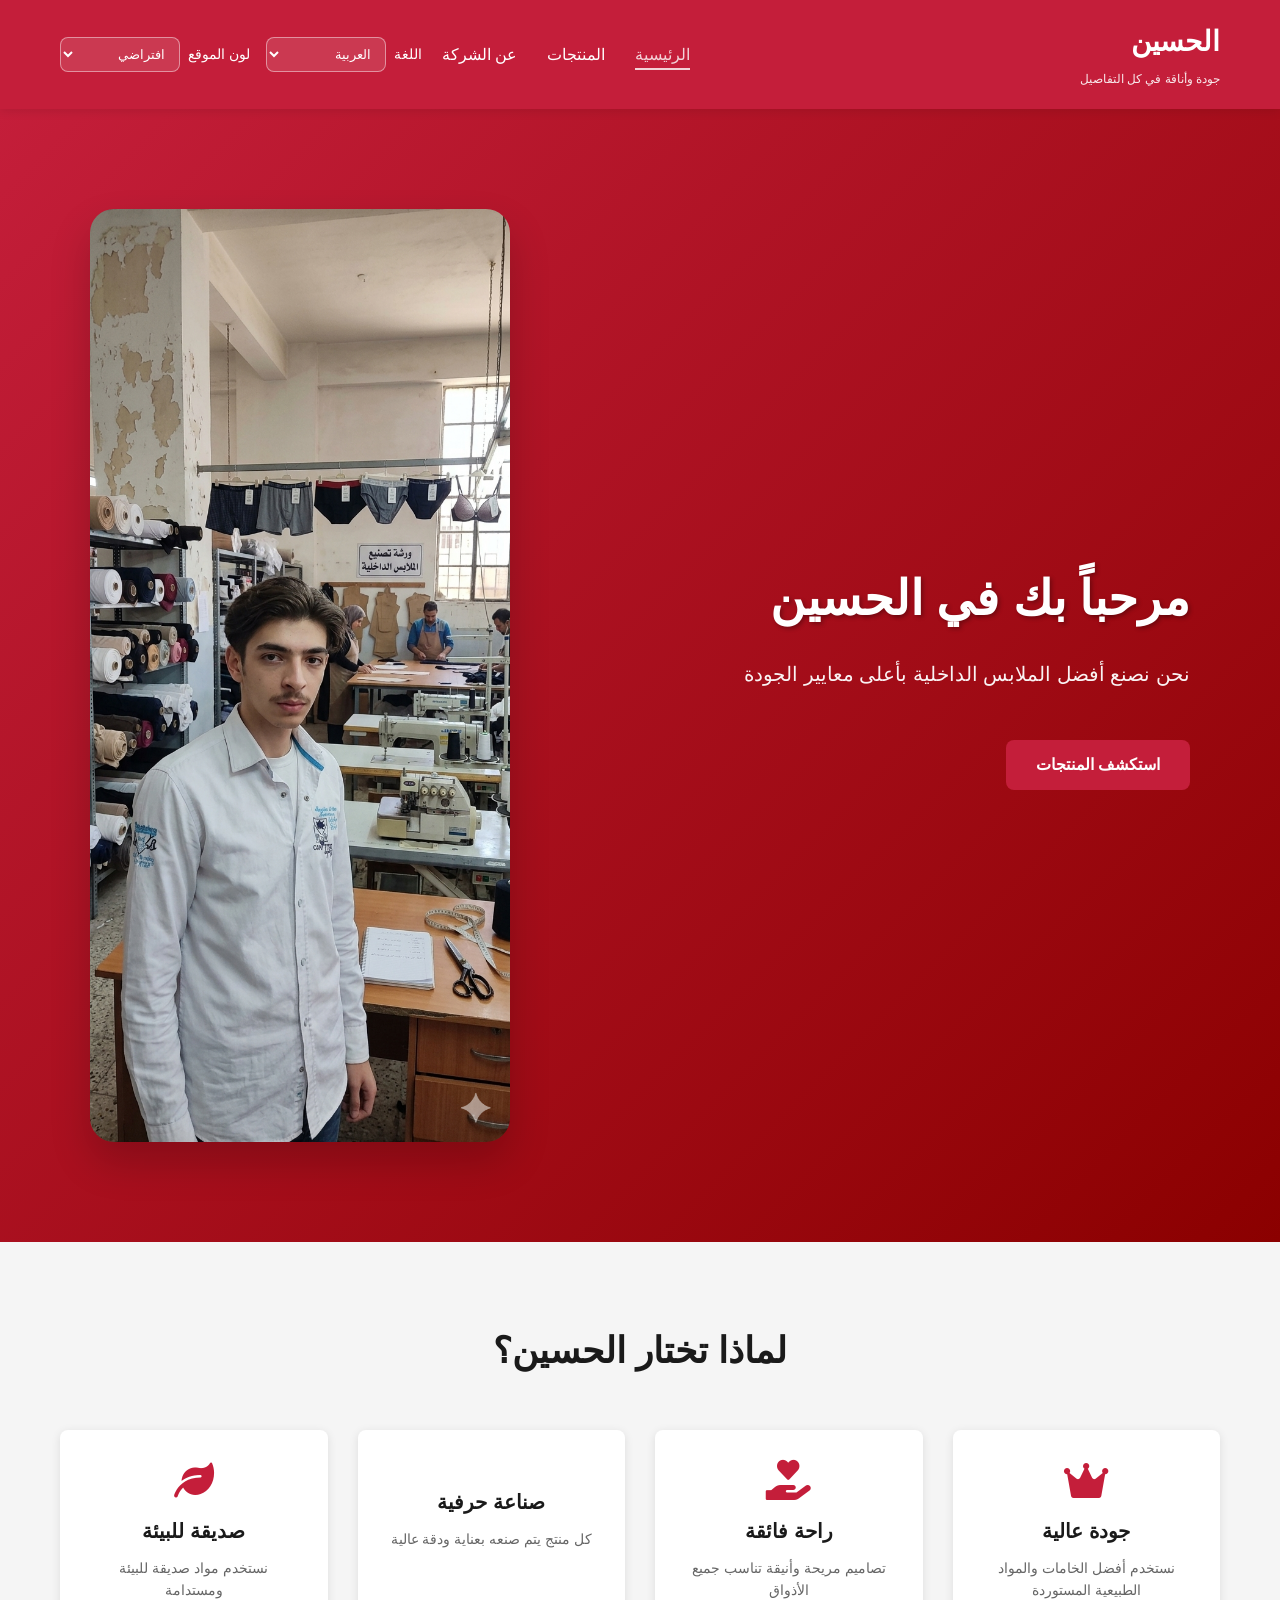
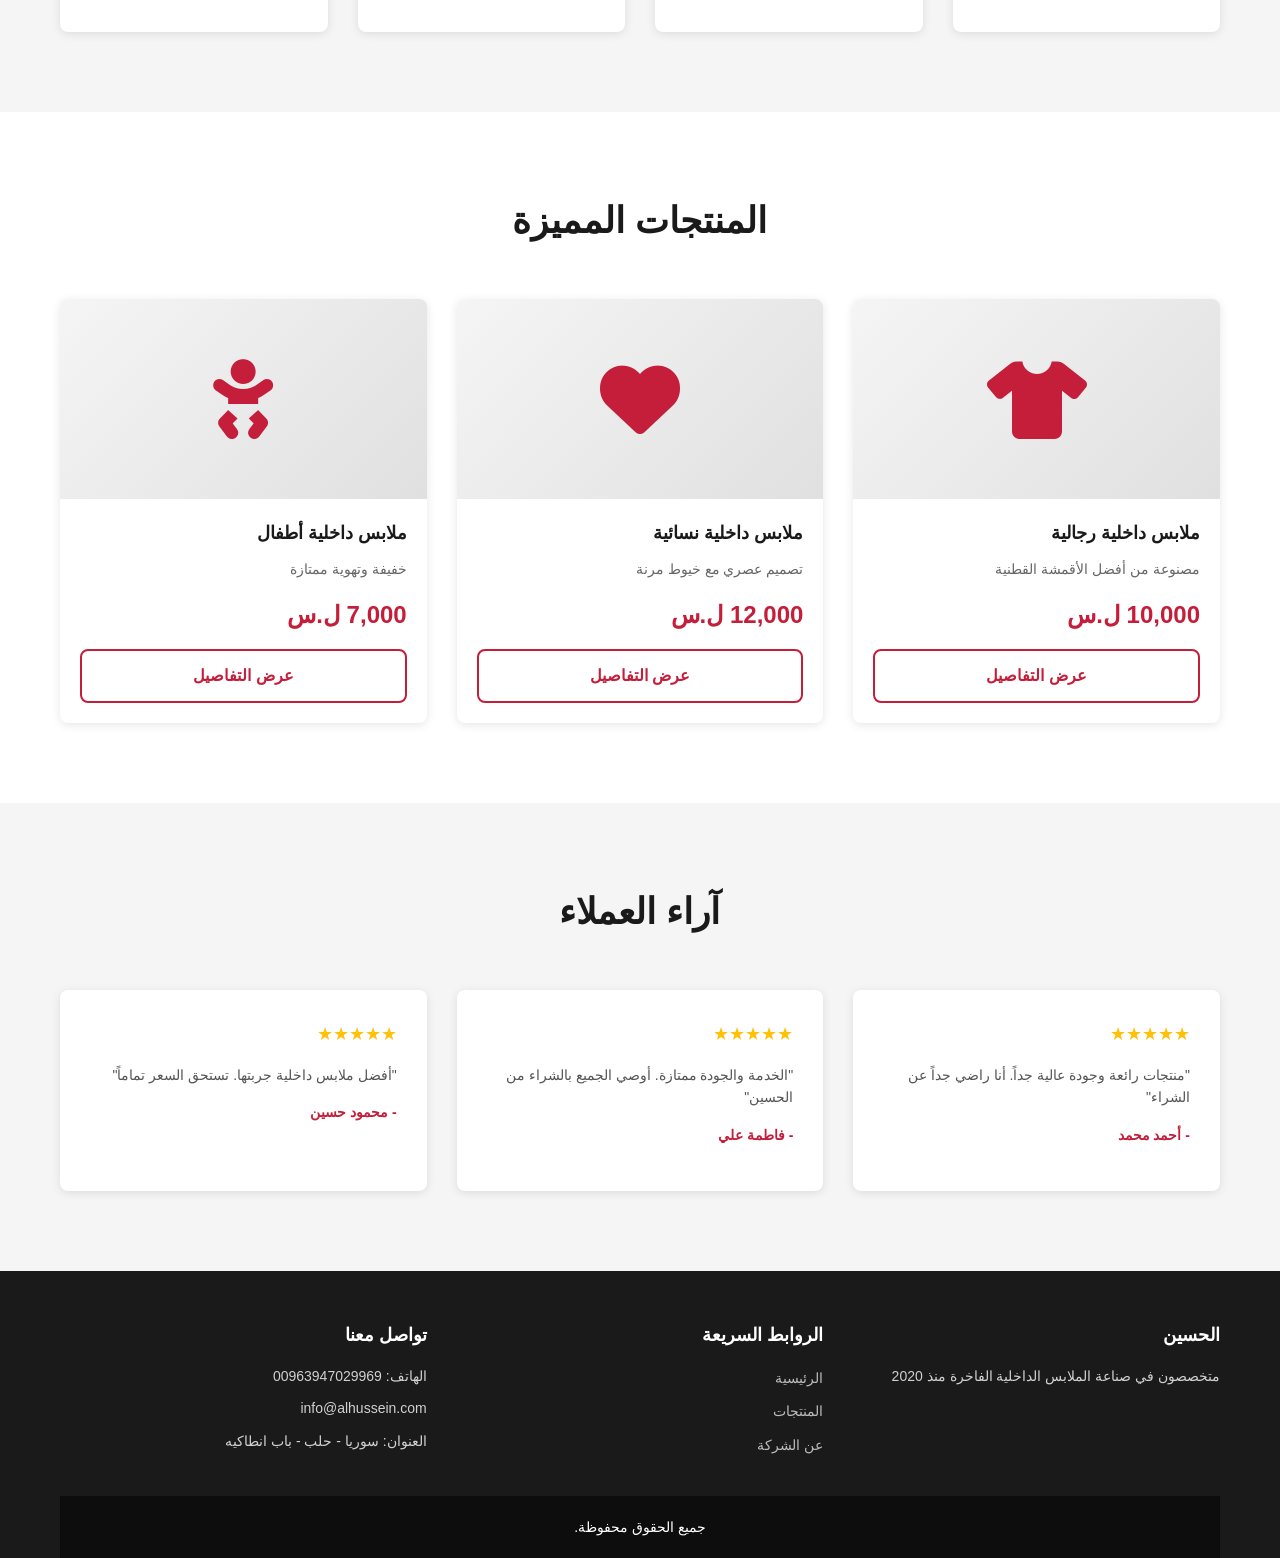
==== commit f5e3628c: "تصحيح أخطاء" ====
--- a/index.html
+++ b/index.html
@@ -122,27 +122,7 @@
         </div>
     </section>
 
-    <!-- Statistics Section -->
-    <section class="stats">
-        <div class="container">
-            <div class="stat">
-                <h3>6+</h3>
-                <p>سنوات من الخبرة</p>
-            </div>
-            <div class="stat">
-                <h3>50,000+</h3>
-                <p>عميل راضي</p>
-            </div>
-            <div class="stat">
-                <h3>200+</h3>
-                <p>تصميم مختلف</p>
-            </div>
-            <div class="stat">
-                <h3>100%</h3>
-                <p>جودة مضمونة</p>
-            </div>
-        </div>
-    </section>
+
 
     <!-- Testimonials -->
     <section class="testimonials">
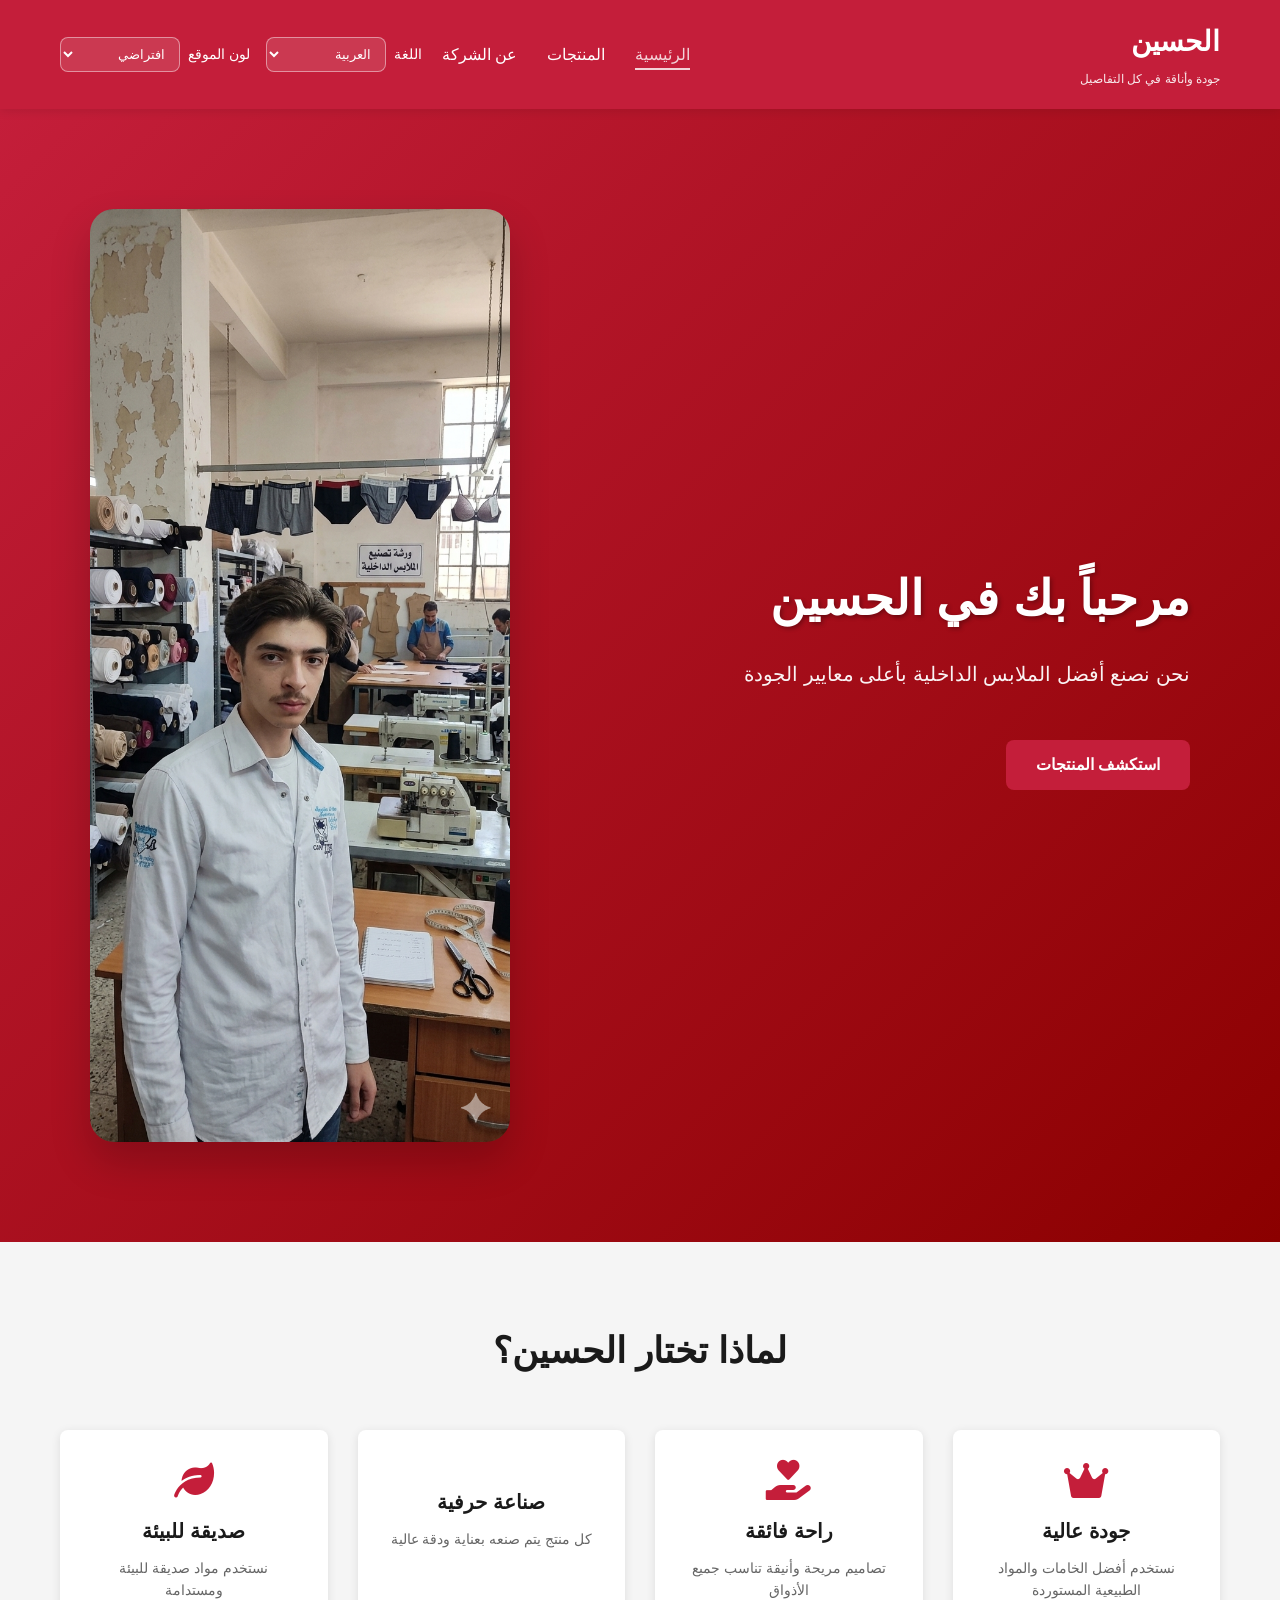
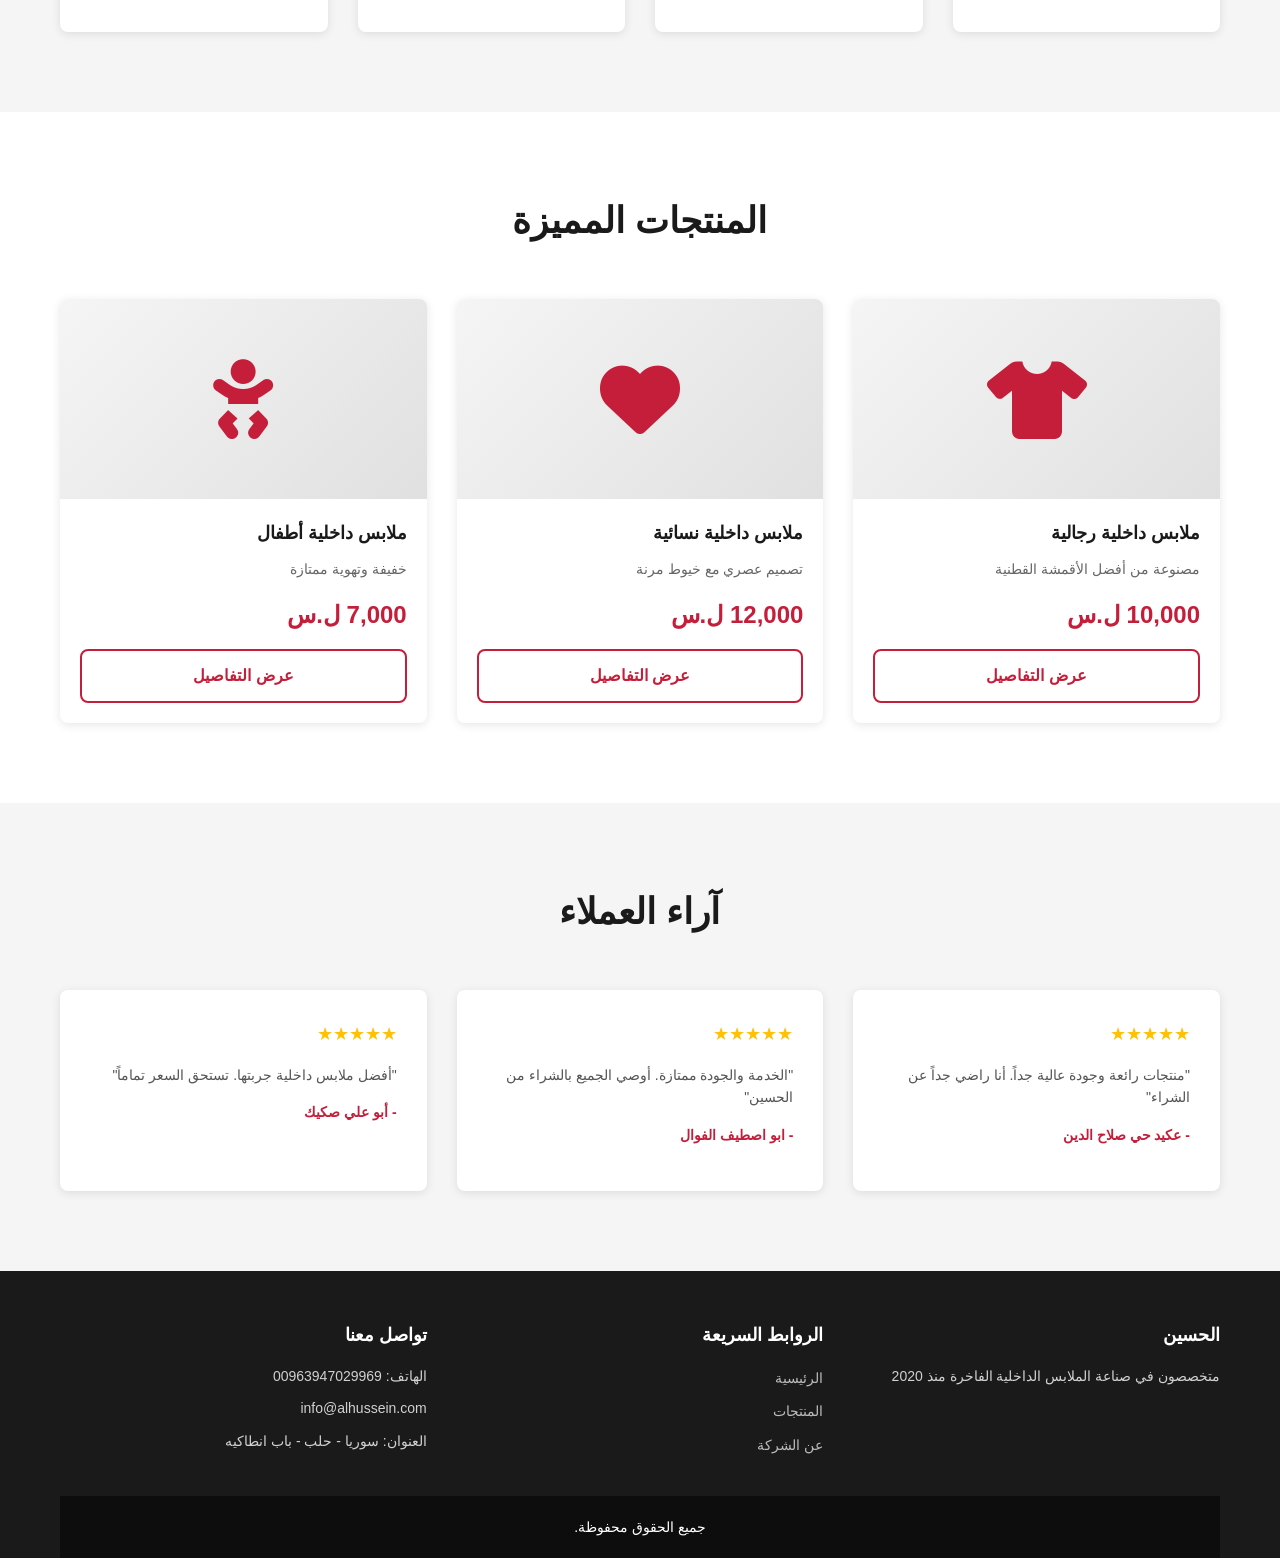
==== commit 9e95ca4c: "تعديل أسماء الزبائن" ====
--- a/index.html
+++ b/index.html
@@ -132,17 +132,17 @@
                 <div class="testimonial-card">
                     <div class="stars">★★★★★</div>
                     <p data-i18n="testimonialText1">"منتجات رائعة وجودة عالية جداً. أنا راضي جداً عن الشراء"</p>
-                    <p class="author" data-i18n="testimonialAuthor1">- أحمد محمد</p>
+                    <p class="author" data-i18n="testimonialAuthor1">- عكيد حي صلاح الدين</p>
                 </div>
                 <div class="testimonial-card">
                     <div class="stars">★★★★★</div>
                     <p data-i18n="testimonialText2">"الخدمة والجودة ممتازة. أوصي الجميع بالشراء من الحسين"</p>
-                    <p class="author" data-i18n="testimonialAuthor2">- فاطمة علي</p>
+                    <p class="author" data-i18n="testimonialAuthor2">- ابو اصطيف الفوال</p>
                 </div>
                 <div class="testimonial-card">
                     <div class="stars">★★★★★</div>
                     <p data-i18n="testimonialText3">"أفضل ملابس داخلية جربتها. تستحق السعر تماماً"</p>
-                    <p class="author" data-i18n="testimonialAuthor3">- محمود حسين</p>
+                    <p class="author" data-i18n="testimonialAuthor3">- أبو علي صكيك</p>
                 </div>
             </div>
         </div>
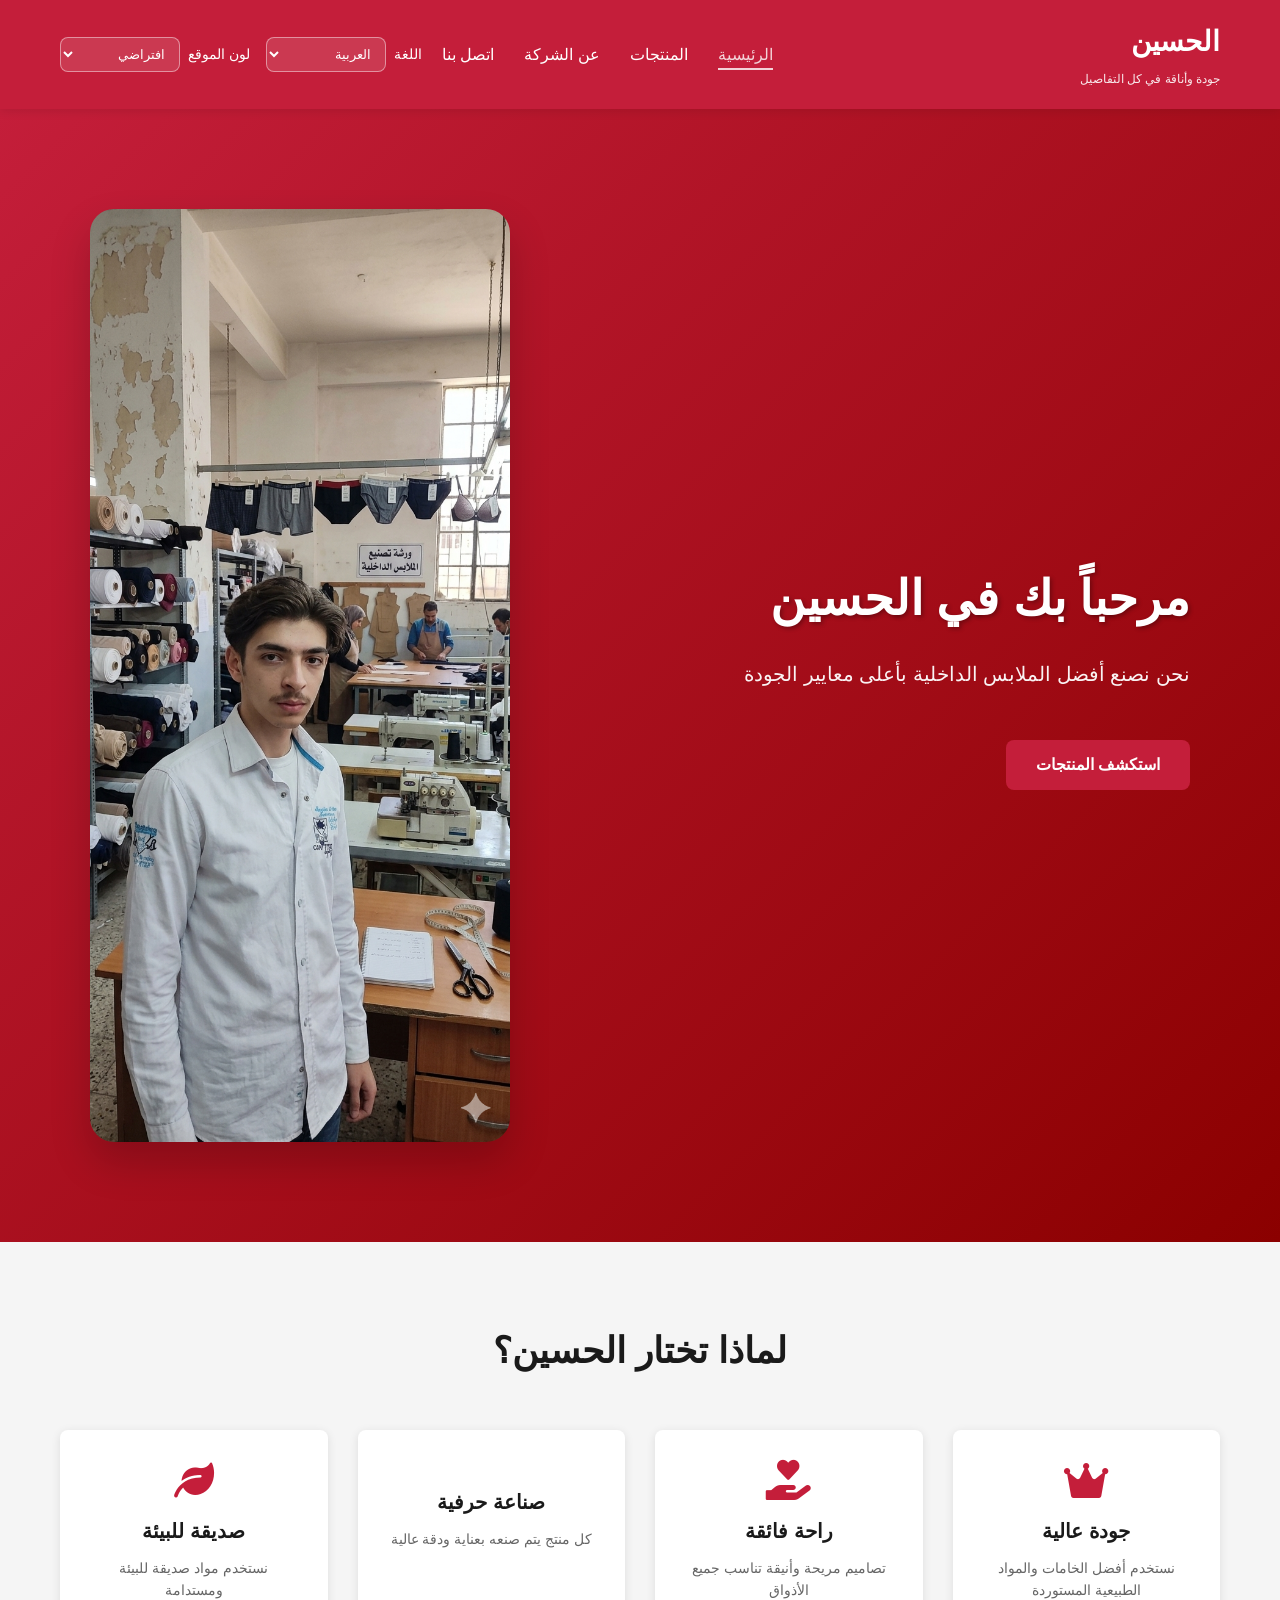
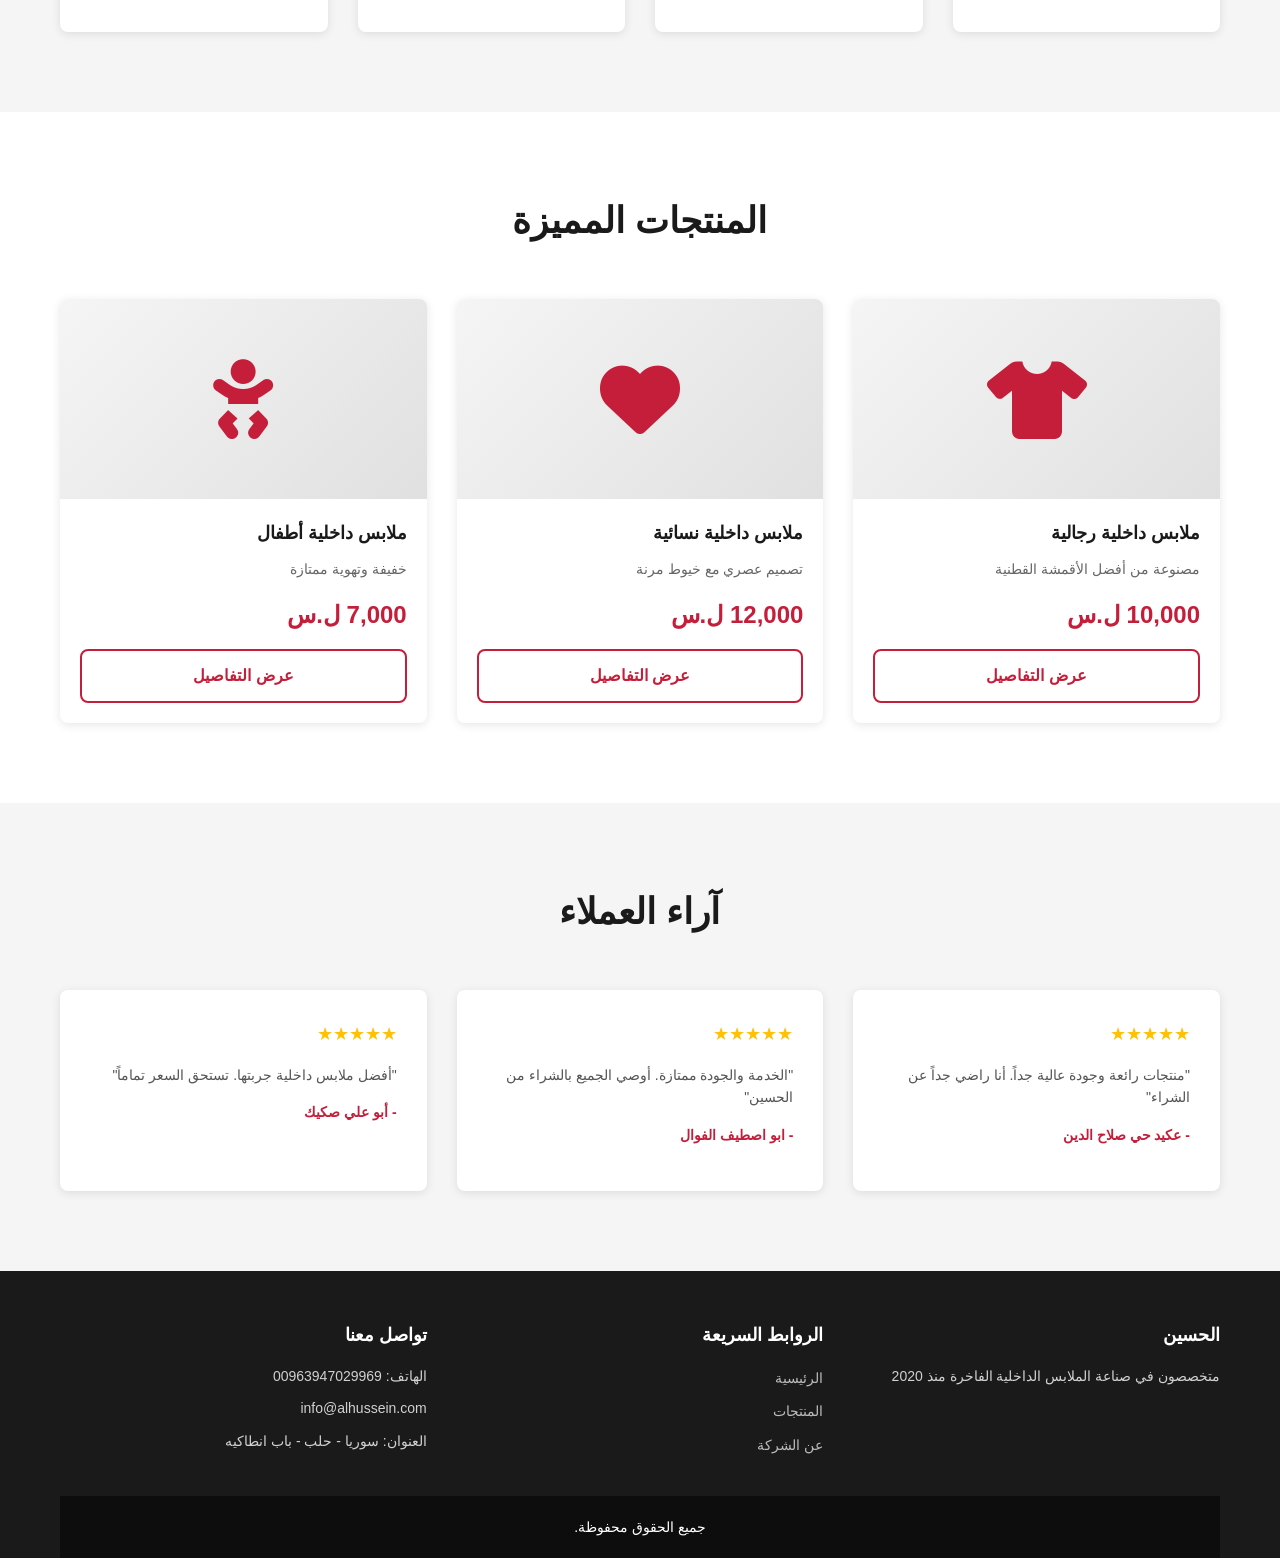
==== commit 18b81bb6: "تصحيح ملف README" ====
--- a/index.html
+++ b/index.html
@@ -20,6 +20,7 @@
                     <li><a href="index.html" class="active" data-i18n="homeText">الرئيسية</a></li>
                     <li><a href="products.html" data-i18n="productsText">المنتجات</a></li>
                     <li><a href="about.html" data-i18n="aboutText">عن الشركة</a></li>
+                    <li><a href="contact.html" data-i18n="contactText">اتصل بنا</a></li>
                 </ul>
                 <div class="settings-panel">
                     <div class="setting">
